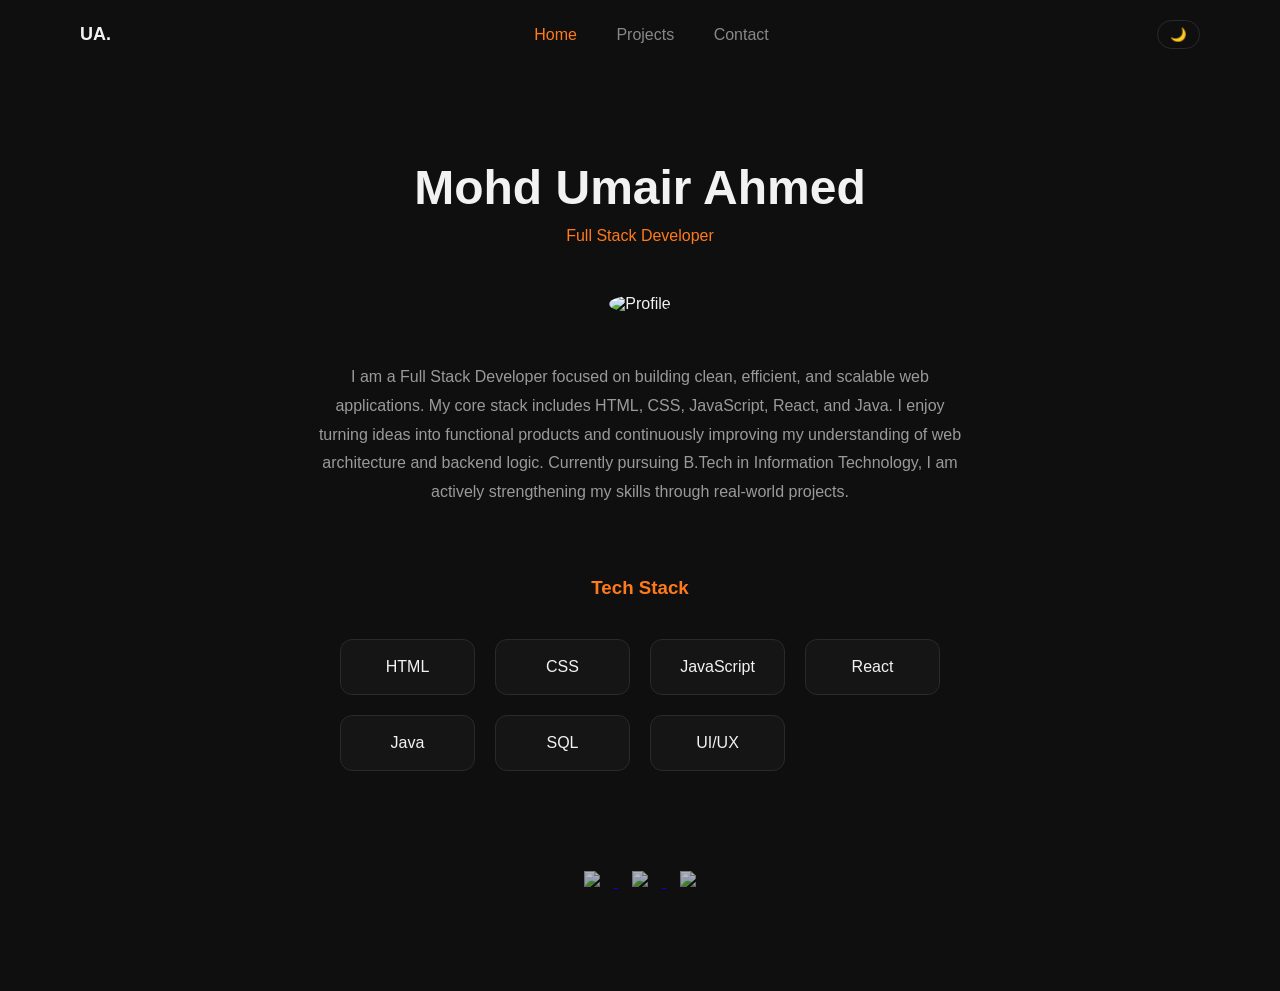
==== index.html @ 169ecdfb "Add initial portfolio site files Add index.html, projects.html, contact.html, style.css, and script." ====
<!DOCTYPE html>
<html>
<head>
    <title>Umair Portfolio</title>
    <link rel="stylesheet" href="style.css">
</head>
<body>

<header class="header">
    <div class="logo">UA.</div>

    <nav class="nav-links">
        <a href="index.html" class="active">Home</a>
        <a href="projects.html">Projects</a>
        <a href="contact.html">Contact</a>
    </nav>

    <button id="theme-toggle">🌙</button>
</header>

<section class="section">

    <h1>Mohd Umair Ahmed</h1>
    <p class="subtitle">Full Stack Developer</p>

    <div class="profile-pic">
        <img src="icons and bg/umair5.jpg" alt="Profile">
    </div>

    <p class="about">
        I am a Full Stack Developer focused on building clean, efficient, and scalable web applications. My core stack includes HTML, CSS, JavaScript, React, and Java. I enjoy turning ideas into functional products and continuously improving my understanding of web architecture and backend logic. Currently pursuing B.Tech in Information Technology, I am actively strengthening my skills through real-world projects.
    </p>

    <!-- Skills Section -->
    <div class="skills-section">
        <h3 class="skills-title">Tech Stack</h3>

        <div class="skills-grid">
            <div class="skill-card">HTML</div>
            <div class="skill-card">CSS</div>
            <div class="skill-card">JavaScript</div>
            <div class="skill-card">React</div>
            <div class="skill-card">Java</div>
            <div class="skill-card">SQL</div>
            <div class="skill-card">UI/UX</div>


        </div>
    </div>

    <!-- Social Icons -->
    <div class="social-icons">
        <a href="https://linkedin.com" target="_blank" rel="noopener noreferrer">
            <img src="icons and bg/linkedin.png">
        </a>

        <a href="https://github.com/MdUmai7/Portfolio" target="_blank" rel="noopener noreferrer">
            <img src="icons and bg/github.png">
        </a>

        <a href="https://twitter.com" target="_blank" rel="noopener noreferrer">
            <img src="icons and bg/twitter.png">
        </a>
    </div>

</section>

<script src="script.js"></script>
</body>
</html>
---- style.css ----
/* ================= THEME VARIABLES ================= */

/* :root means global variables */
/* using --bg as  */
:root {
    --bg: #0f0f0f;        /* Background color */
    --text: #f2f2f2;      /* Main text color */
    --card: #151515;      /* Card background */
    --border: #2a2a2a;    /* Border color */
    --accent: #ff7a1a;    /* Orange accent color */
    --text-secondary: #9a9a9a;   /* Dark mode softer text */
}

/* When body has class "light", these values override above */
body.light {
--bg: #f4f1ee;    --text: #111111;
    --card: #f4f4f4;
    --border: #dddddd;
    --text-secondary: #555555;   /* Darker gray in light mode */
}

/* ================= RESET ================= */

/* Removes default browser spacing */
* {
    margin: 0;          /* Removes default outer spacing */
    padding: 0;         /* Removes default inner spacing */
    box-sizing: border-box;  /* Makes width include padding & border */
}

/* Main body styling */
body {
    font-family: 'Segoe UI', sans-serif; /* Clean modern font */
    background: var(--bg);               /* Uses background variable */
    color: var(--text);                  /* Uses text variable */
    transition: background 0.3s ease, color 0.3s ease; /* Smooth theme change */
}

/* ================= HEADER ================= */

.header {
    position: fixed;         /* Stays at top while scrolling */
    top: 0;                  /* Stick to top */
    width: 100%;             /* Full width */
    padding: 20px 80px;      /* Top/Bottom 20px, Left/Right 80px */
    display: flex;           /* Enables flexbox */
    justify-content: space-between; /* Space between logo and nav */
    align-items: center;     /* Vertically center items */
    background: var(--bg);   /* Same as body background */
}

.logo {
    font-weight: 600;  /* Semi-bold */
    font-size: 18px;   /* Slightly bigger text */
}

.nav-links a {
    margin-left: 35px;      /* Space between links */
    text-decoration: none;  /* Removes underline */
    color: #888;            /* Light gray */
    transition: 0.3s;       /* Smooth hover */
}

.nav-links a:hover,
.nav-links a.active {
    color: var(--accent);   /* Turns orange on hover or active */
}

/* ================= TOGGLE BUTTON ================= */

#theme-toggle {
    background: none;           /* No background */
    border: 1px solid var(--border); /* Thin border */
    color: var(--text);         /* Matches theme text */
    padding: 6px 12px;          /* Inner spacing */
    border-radius: 20px;        /* Rounded shape */
    cursor: pointer;            /* Pointer on hover */
    transition: 0.3s;
}

#theme-toggle:hover {
    border-color: var(--accent); /* Border turns orange */
    color: var(--accent);        /* Text turns orange */
}

/* ================= SECTION ================= */

.section {
    max-width: 900px;  /* Prevents content from stretching too wide */
    margin: 0 auto;    /* Centers content horizontally */
    padding: 160px 20px 100px; /* Top padding makes space for fixed header */
    text-align: center; /* Center text */
}

/* ================= HERO ================= */

.section h1 {
    font-size: 48px;  /* Large heading */
    margin-bottom: 12px; /* Space below heading */
}

.subtitle {
    color: var(--accent); /* Orange subtitle */
    margin-bottom: 50px;
}

/* ================= PROFILE IMAGE ================= */

.profile-pic img {
    width: 150px;
    height: 150px;
    border-radius: 50%; /* Makes image circular */
    object-fit: cover;  /* Prevents distortion */
    margin-bottom: 50px;
}

/* ================= ABOUT ================= */

.about {
    color: var(--text-secondary);
    line-height: 1.8;     /* Improves readability */
    max-width: 650px;     /* Limits paragraph width */
    margin: 0 auto 70px;  /* Centers and adds bottom spacing */
}

/* ================= SKILLS ================= */

.skills-section {
    margin-bottom: 100px;
}

.skills-title {
    margin-bottom: 40px;
    color: var(--accent); /* Orange heading */
}

.skills-grid {
    display: grid; /* Enables grid layout */
    grid-template-columns: repeat(auto-fit, minmax(120px, 1fr));
    /* Auto adjusts columns based on screen size */
    gap: 20px;       /* Space between skill cards */
    max-width: 600px;
    margin: 0 auto;
}

.skill-card {
    padding: 18px 0;
    border: 1px solid var(--border);
    border-radius: 12px;
    background: var(--card);
    transition: 0.3s;
}

.skill-card:hover {
    border-color: var(--accent); /* Border turns orange */
    color: var(--accent);        /* Text turns orange */
    transform: translateY(-4px); /* Moves slightly up */
}

/* ================= PROJECTS ================= */

.projects-container {
    margin-top: 60px;
    display: grid;
    gap: 30px;
}

.project-card {
    padding: 35px;
    border: 1px solid var(--border);
    border-radius: 12px;
    background: var(--card);
    text-align: left;
    transition: 0.3s;
}

.project-card:hover {
    border-color: var(--accent);
}

.project-card h3 {
    margin-bottom: 12px;
}

.project-card p {
    color: #aaa;
    margin-bottom: 15px;
    font-size: 14px;
}

.project-card a {
    text-decoration: none;
    color: var(--accent);
}

/* ================= CONTACT ================= */

form {
    margin-top: 50px;
}

form input {
    width: 300px;
    padding: 12px;
    background: var(--card);
    border: 1px solid var(--border);
    color: var(--text);
    border-radius: 8px;
    transition: 0.3s;
}

form input:focus {
    border-color: var(--accent); /* Border orange when clicked */
    outline: none;               /* Removes default blue outline */
}

form button {
    margin-top: 18px;
    padding: 10px 22px;
    border: none;
    background: var(--accent);
    color: black;
    border-radius: 8px;
    cursor: pointer;
}

/* ================= SOCIAL ICONS ================= */

.social-icons {
    margin-top: 60px;
}

.social-icons img {
    width: 26px;
    margin: 0 14px;
    opacity: 0.7;
    transition: 0.3s;
}

.social-icons img:hover {
    opacity: 1;
    transform: translateY(-3px);
}
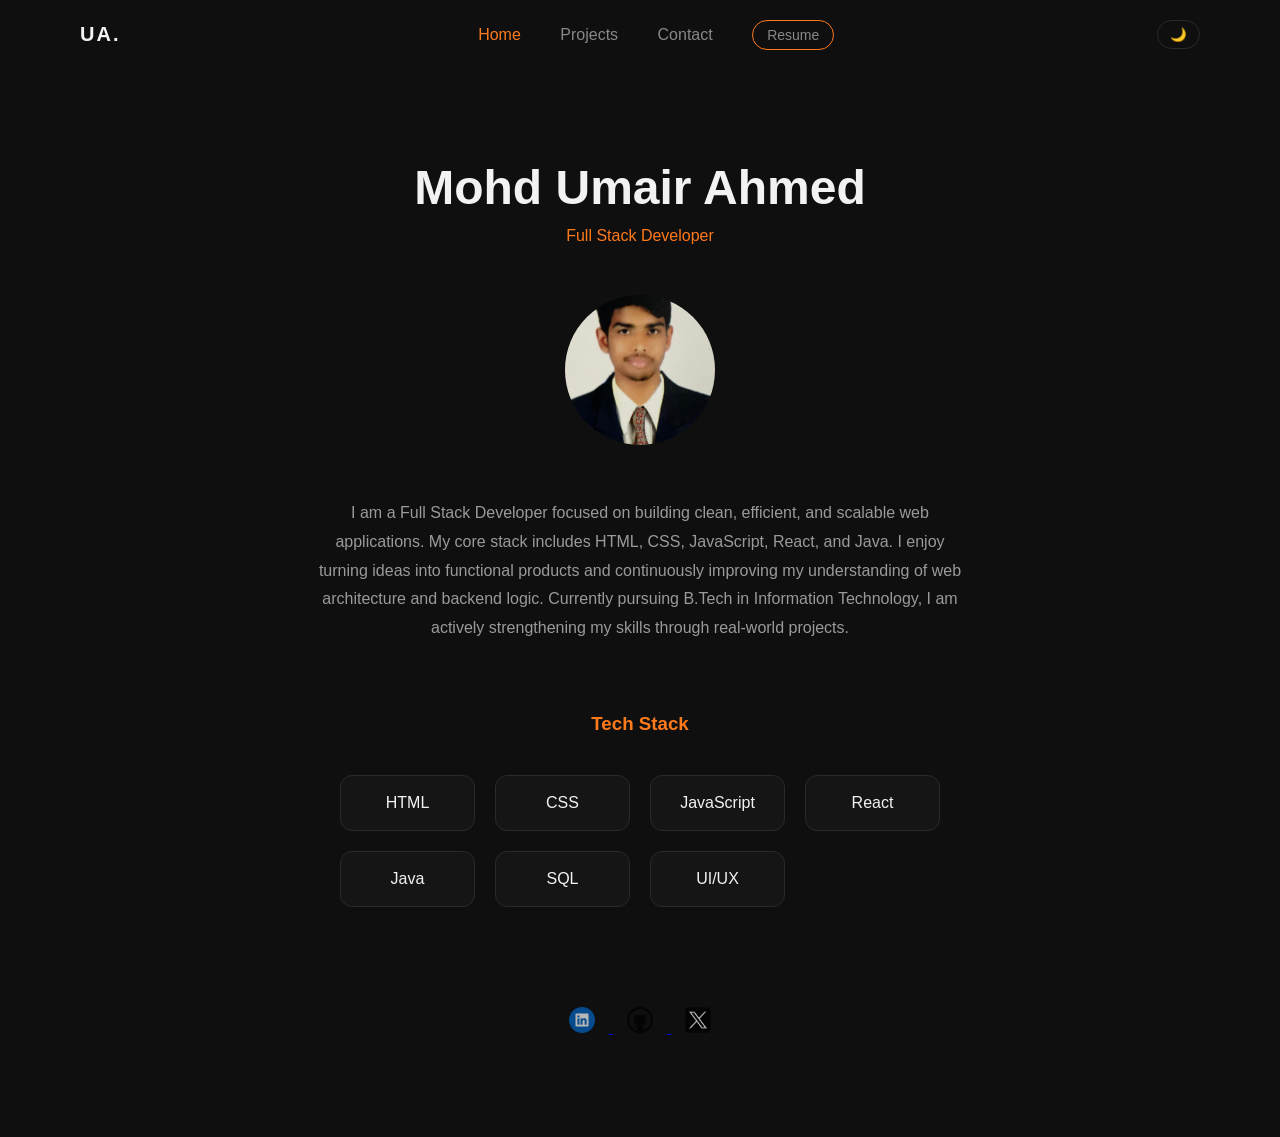
==== commit 53b109db: "Add assets, update header links, and style resume btn Turn header logo into a home link and add a re" ====
--- a/index.html
+++ b/index.html
@@ -7,12 +7,14 @@
 <body>
 
 <header class="header">
-    <div class="logo">UA.</div>
-
+<a href="./" class="logo">UA.</a>
     <nav class="nav-links">
         <a href="index.html" class="active">Home</a>
         <a href="projects.html">Projects</a>
         <a href="contact.html">Contact</a>
+        <a href="resume.pdf" target="_blank" class="resume-btn">
+    Resume
+</a>
     </nav>
 
     <button id="theme-toggle">🌙</button>
--- a/style.css
+++ b/style.css
@@ -50,9 +50,13 @@
 }
 
 .logo {
-    font-weight: 600;  /* Semi-bold */
-    font-size: 18px;   /* Slightly bigger text */
-}
+    text-decoration: none;   /* removes underline */
+    color: var(--text);      /* matches theme text */
+    font-weight: 700;        /* bold */
+    font-size: 20px;         /* slightly larger */
+    letter-spacing: 2px;     /* makes it feel branded */
+}
+
 
 .nav-links a {
     margin-left: 35px;      /* Space between links */
@@ -240,4 +244,20 @@
 .social-icons img:hover {
     opacity: 1;
     transform: translateY(-3px);
+}
+
+/* //////////// */
+.resume-btn {
+    padding: 6px 14px;
+    border: 1px solid var(--accent);
+    border-radius: 20px;
+    color: var(--accent);
+    text-decoration: none;
+    font-size: 14px;
+    transition: 0.3s;
+}
+
+.resume-btn:hover {
+    background: var(--accent);
+    color: black;
 }
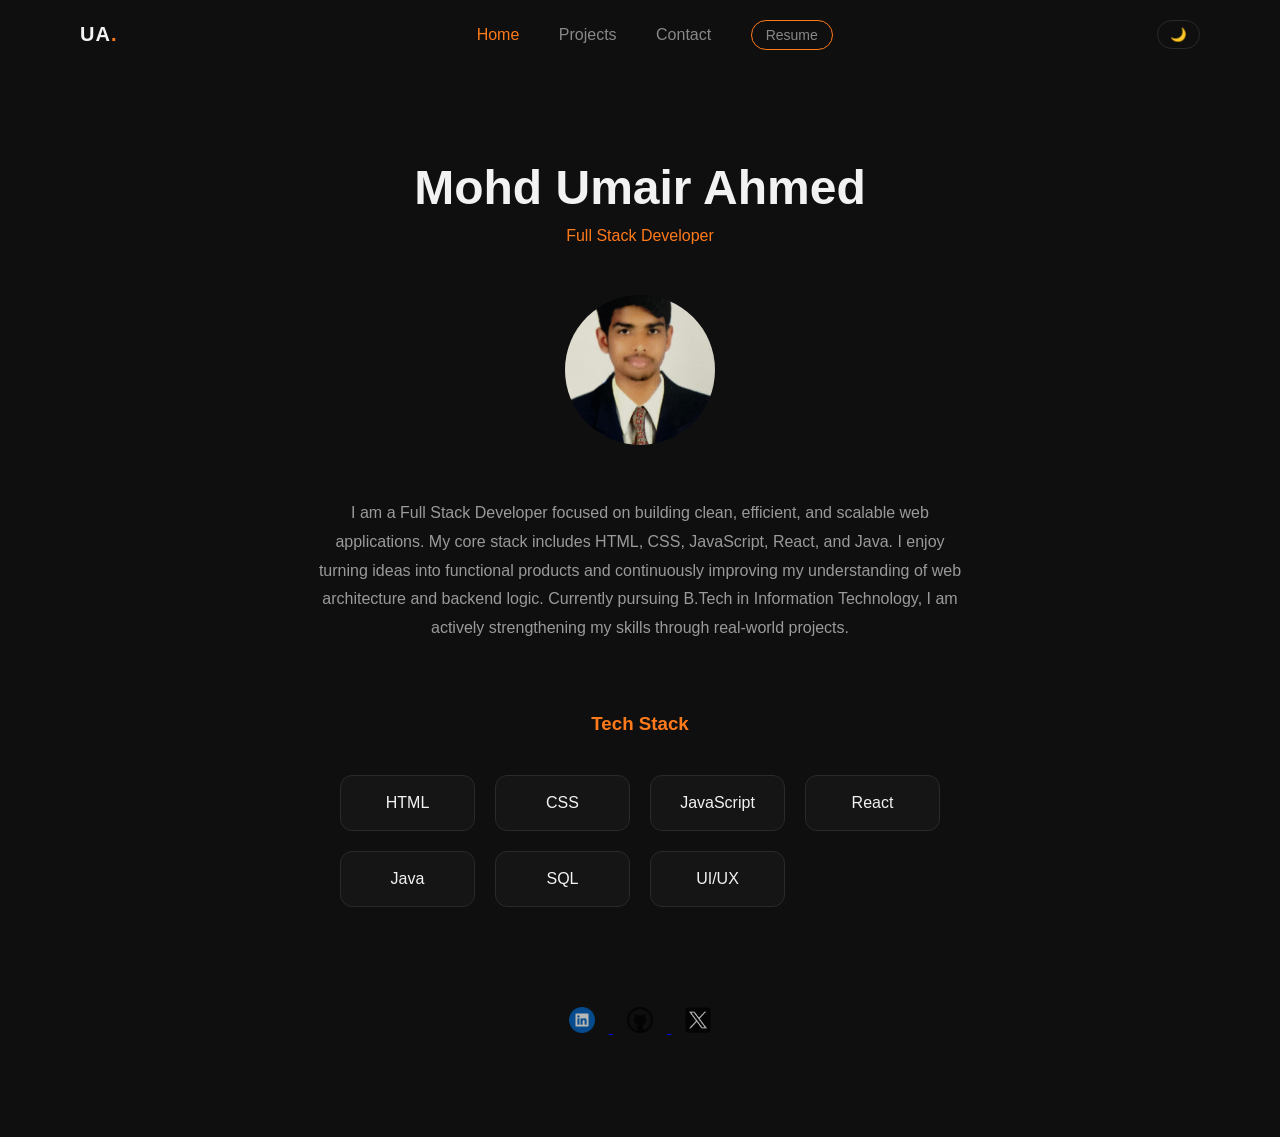
==== commit bcfd1392: "Update header logo, resume link, and styles Replace local logo anchor with link to GitHub Pages port" ====
--- a/index.html
+++ b/index.html
@@ -7,14 +7,15 @@
 <body>
 
 <header class="header">
-<a href="./" class="logo">UA.</a>
+<!-- <a href="./" class="logo">UA.</a> -->
+ <a href="https://mdumai7.github.io/Portfolio/" class="logo">
+    UA<span>.</span>
+</a>
     <nav class="nav-links">
         <a href="index.html" class="active">Home</a>
         <a href="projects.html">Projects</a>
         <a href="contact.html">Contact</a>
-        <a href="resume.pdf" target="_blank" class="resume-btn">
-    Resume
-</a>
+        <a href="UmairResume.pdf" target="_blank" class="resume-btn">Resume</a>
     </nav>
 
     <button id="theme-toggle">🌙</button>
--- a/style.css
+++ b/style.css
@@ -49,14 +49,25 @@
     background: var(--bg);   /* Same as body background */
 }
 
+/* Logo styling */
 .logo {
-    text-decoration: none;   /* removes underline */
-    color: var(--text);      /* matches theme text */
-    font-weight: 700;        /* bold */
-    font-size: 20px;         /* slightly larger */
-    letter-spacing: 2px;     /* makes it feel branded */
-}
-
+    font-size: 20px;        /* Slightly bigger than nav */
+    font-weight: 600;       /* Stronger presence */
+    letter-spacing: 1px;    /* Makes it feel like a mark */
+    text-decoration: none;  /* Remove underline */
+    color: var(--text-primary);
+    transition: 0.3s ease;
+}
+
+/* Accent the dot */
+.logo span {
+    color: var(--accent);
+}
+
+/* Subtle hover */
+.logo:hover {
+    opacity: 0.8;
+}
 
 .nav-links a {
     margin-left: 35px;      /* Space between links */
@@ -257,7 +268,7 @@
     transition: 0.3s;
 }
 
+/* Instead of full orange fill */
 .resume-btn:hover {
-    background: var(--accent);
-    color: black;
+    box-shadow: 0 0 0 3px rgba(255, 136, 0, 0.15);
 }
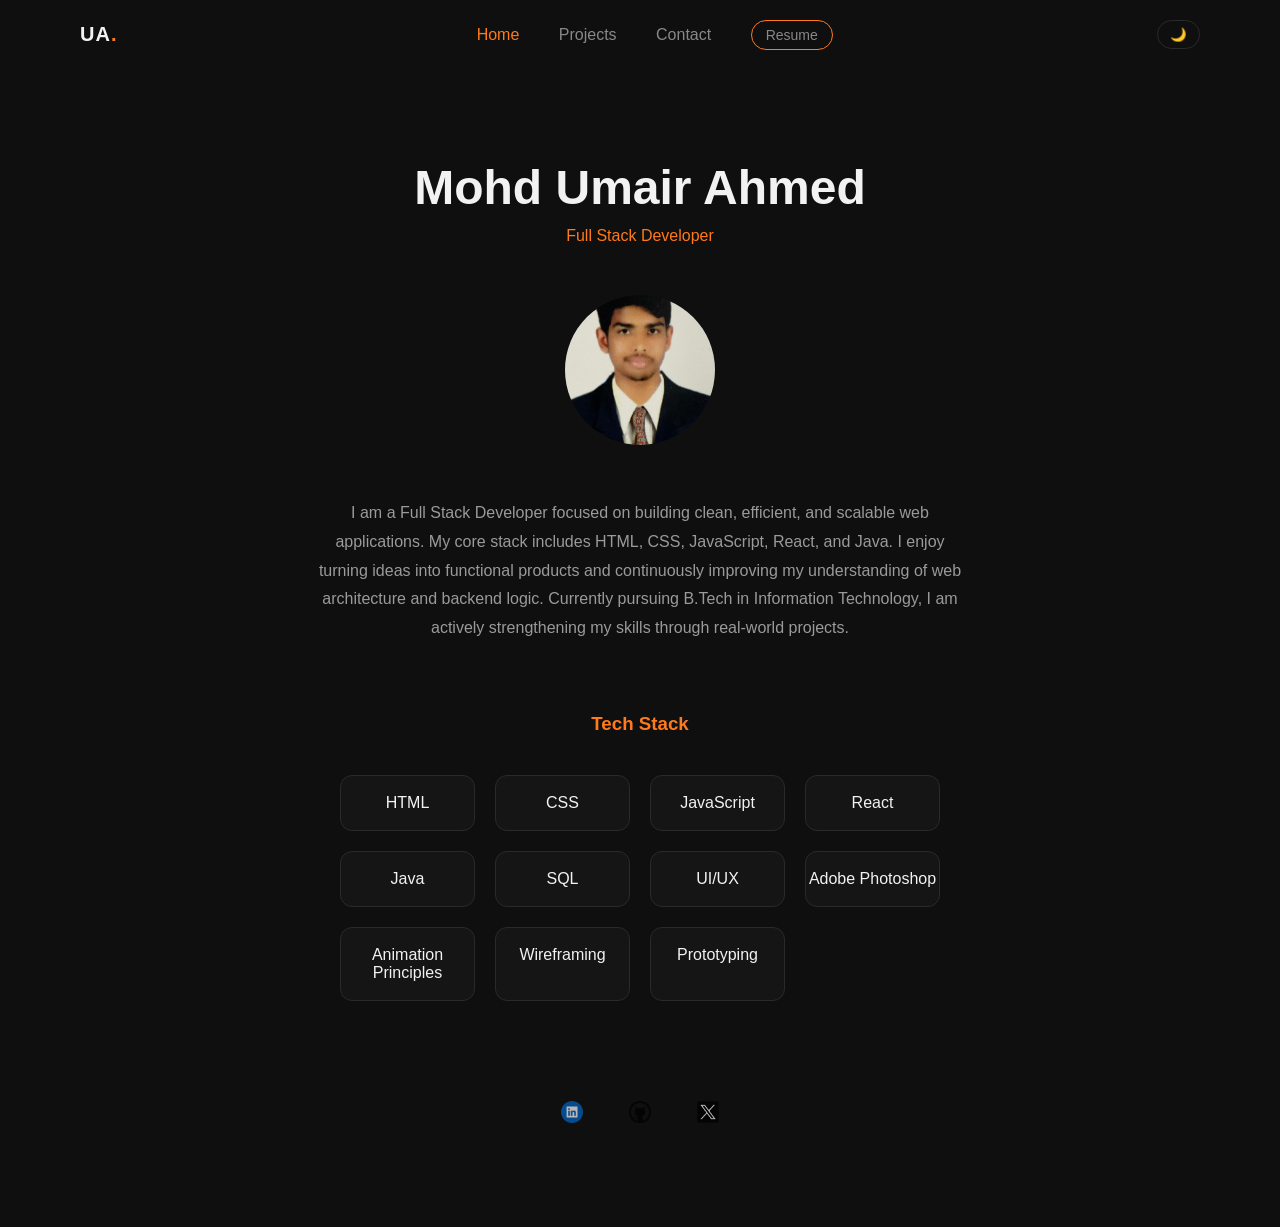
==== commit 2d9627d1: "Update index.html" ====
--- a/index.html
+++ b/index.html
@@ -46,6 +46,14 @@
             <div class="skill-card">Java</div>
             <div class="skill-card">SQL</div>
             <div class="skill-card">UI/UX</div>
+                        <div class="skill-card">Adobe Photoshop</div>
+                                    <div class="skill-card">Animation Principles</div>
+                                                <div class="skill-card">Wireframing</div>
+                                                            <div class="skill-card">Prototyping</div>
+
+
+
+
 
 
         </div>
--- a/style.css
+++ b/style.css
@@ -271,4 +271,83 @@
 /* Instead of full orange fill */
 .resume-btn:hover {
     box-shadow: 0 0 0 3px rgba(255, 136, 0, 0.15);
-}+}
+
+/* ========================= */
+/* Mobile navbar */
+@media (max-width: 768px){
+
+.nav-links{
+    gap:16px; /* reduce spacing */
+    font-size:14px;
+}
+
+.resume-btn{
+    display:none; /* hide resume button on mobile */
+}
+
+.logo{
+    font-size:18px;
+}
+
+}
+
+@media (max-width:768px){
+
+.hero{
+    padding-top:90px;
+    padding-bottom:40px;
+}
+
+.hero h1{
+    font-size:30px;
+}
+
+.hero .role{
+    font-size:14px;
+}
+
+.hero p{
+    font-size:14px;
+    line-height:1.6;
+    width:90%;
+}
+
+.profile-img{
+    width:120px;
+    height:120px;
+}
+
+}
+
+@media (max-width:768px){
+
+.skills-container{
+    grid-template-columns:repeat(2,1fr);
+    gap:12px;
+}
+
+.skill-box{
+    padding:10px;
+    font-size:13px;
+}
+
+}
+
+.social-icons{
+    display:flex;
+    justify-content:center;
+    gap:18px;
+    margin-top:30px;
+}
+
+.social-icons img{
+    width:22px;
+}
+
+section{
+    padding-bottom:40px;
+}
+
+
+
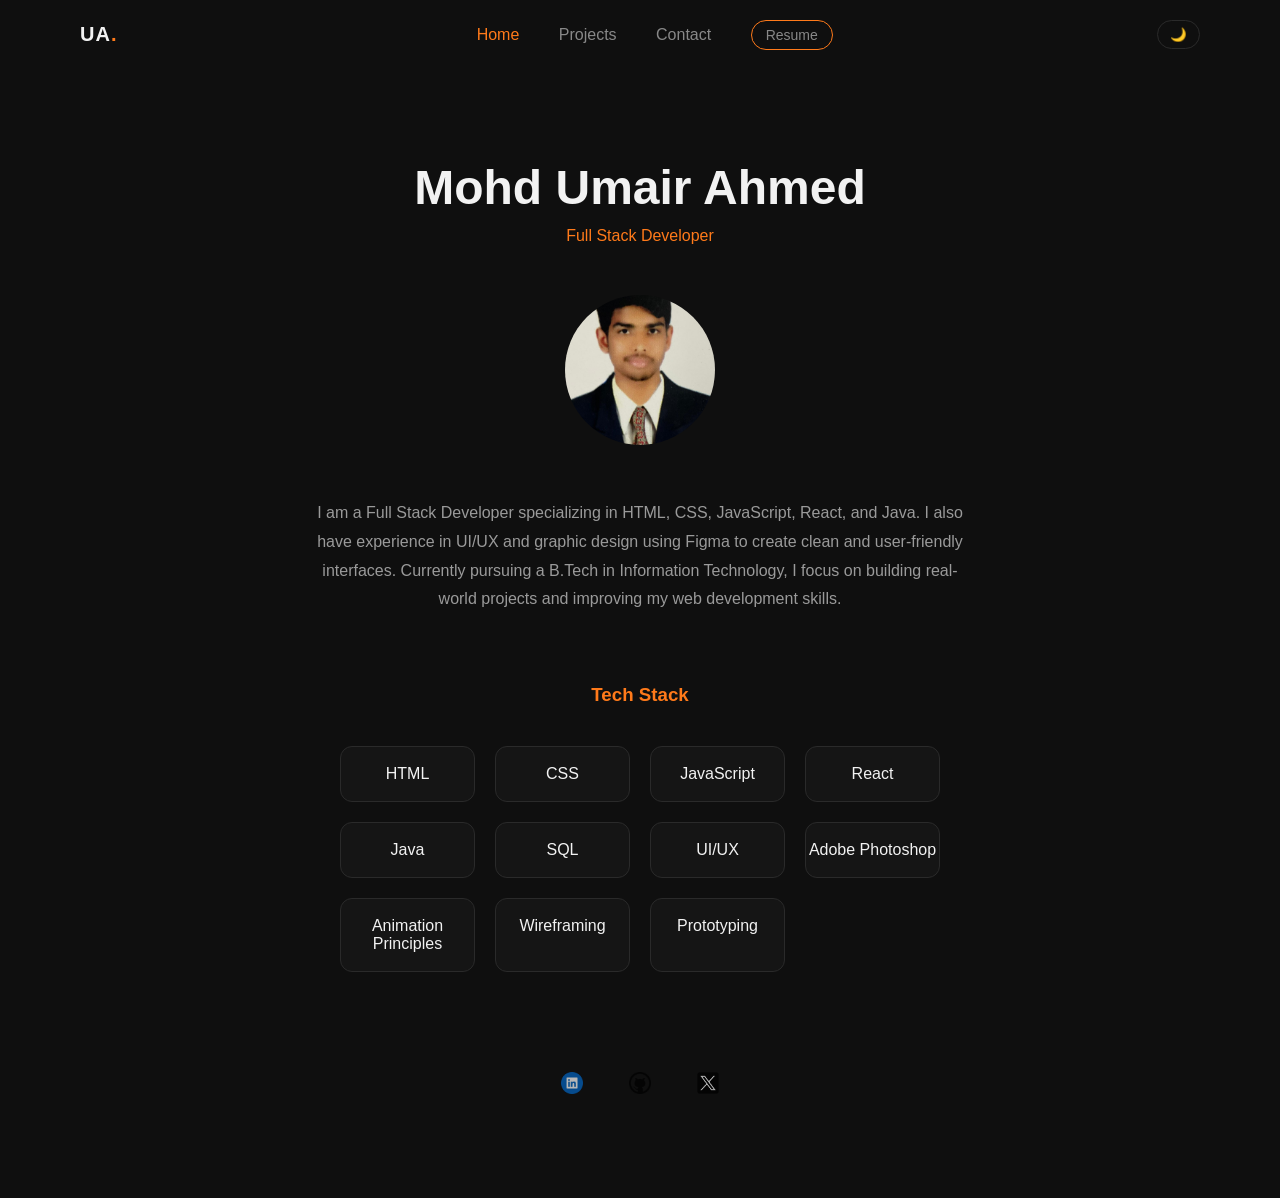
==== commit 67f252c4: "Update index.html" ====
--- a/index.html
+++ b/index.html
@@ -31,7 +31,8 @@
     </div>
 
     <p class="about">
-        I am a Full Stack Developer focused on building clean, efficient, and scalable web applications. My core stack includes HTML, CSS, JavaScript, React, and Java. I enjoy turning ideas into functional products and continuously improving my understanding of web architecture and backend logic. Currently pursuing B.Tech in Information Technology, I am actively strengthening my skills through real-world projects.
+        <!-- I am a Full Stack Developer focused on building clean, efficient, and scalable web applications. My core stack includes HTML, CSS, JavaScript, React, and Java. I enjoy turning ideas into functional products and continuously improving my understanding of web architecture and backend logic. Currently pursuing B.Tech in Information Technology, I am actively strengthening my skills through real-world projects. -->
+         I am a Full Stack Developer specializing in HTML, CSS, JavaScript, React, and Java. I also have experience in UI/UX and graphic design using Figma to create clean and user-friendly interfaces. Currently pursuing a B.Tech in Information Technology, I focus on building real-world projects and improving my web development skills.
     </p>
 
     <!-- Skills Section -->
